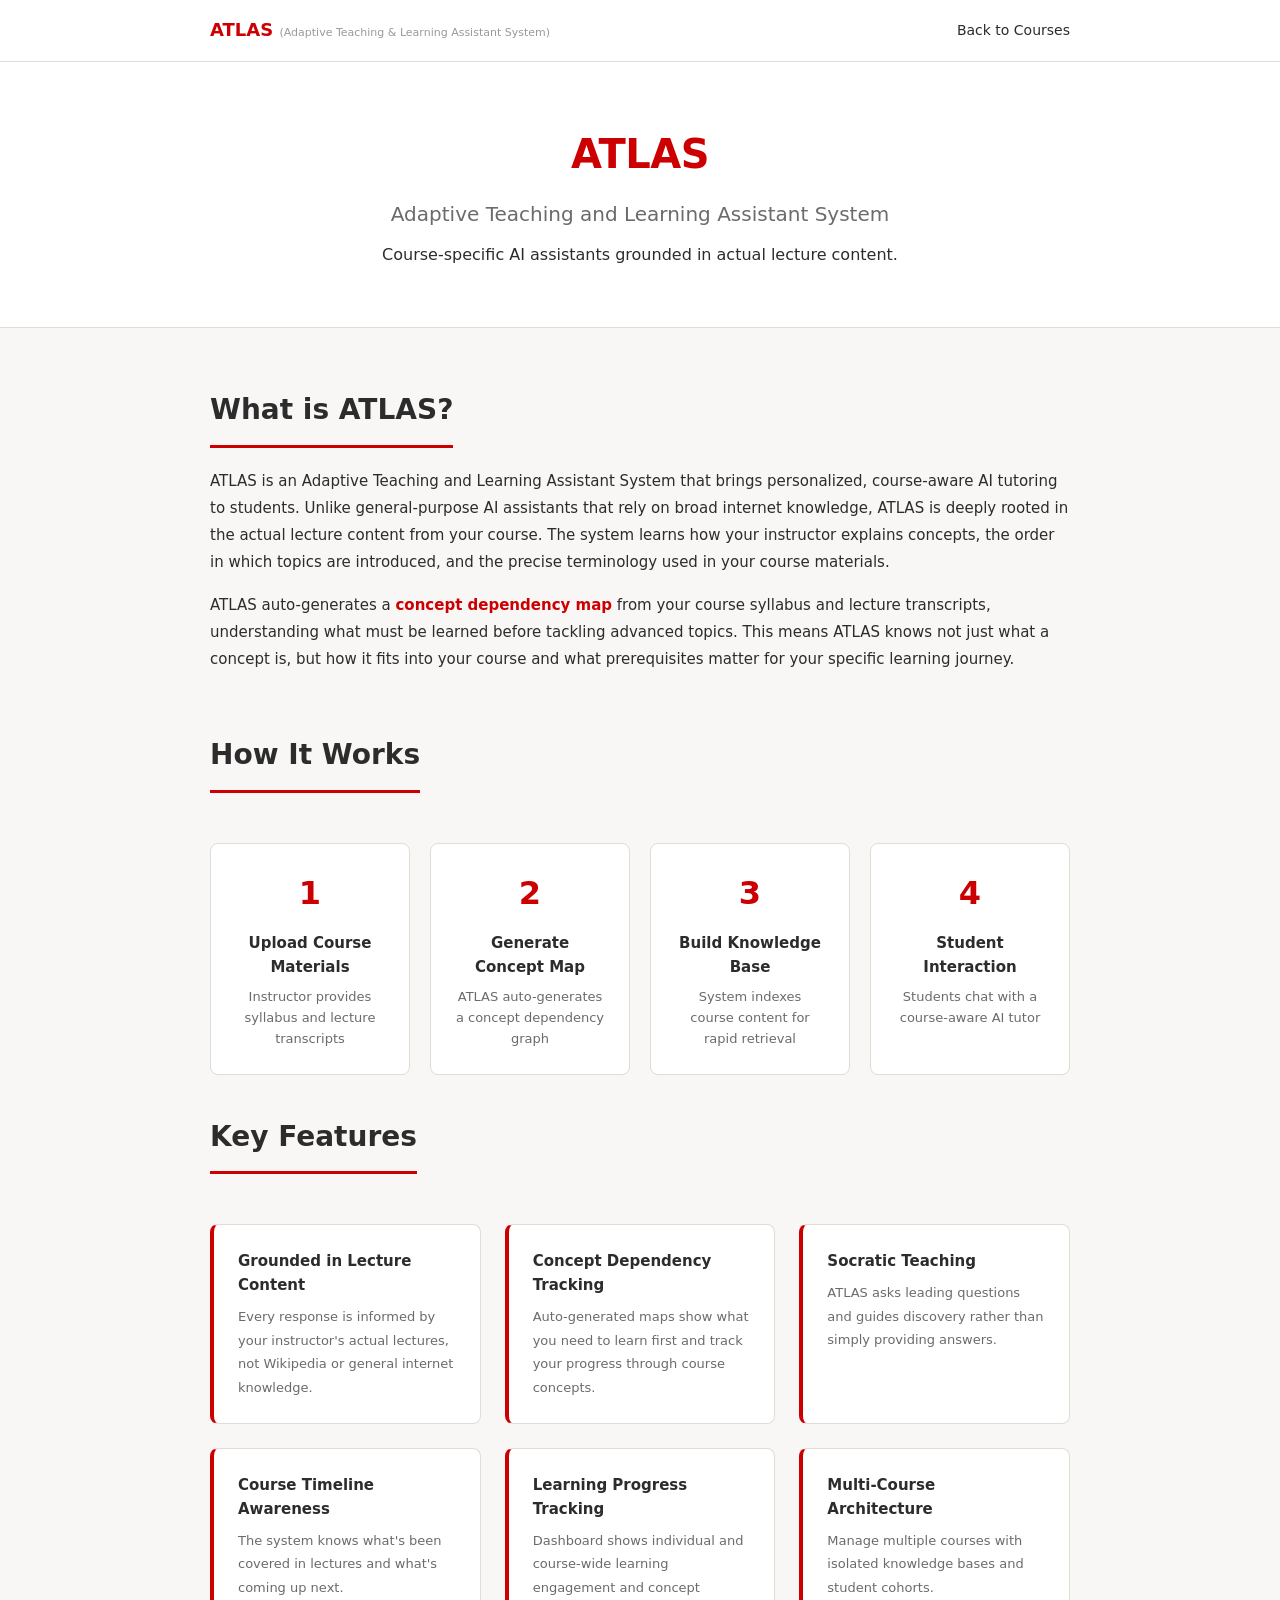
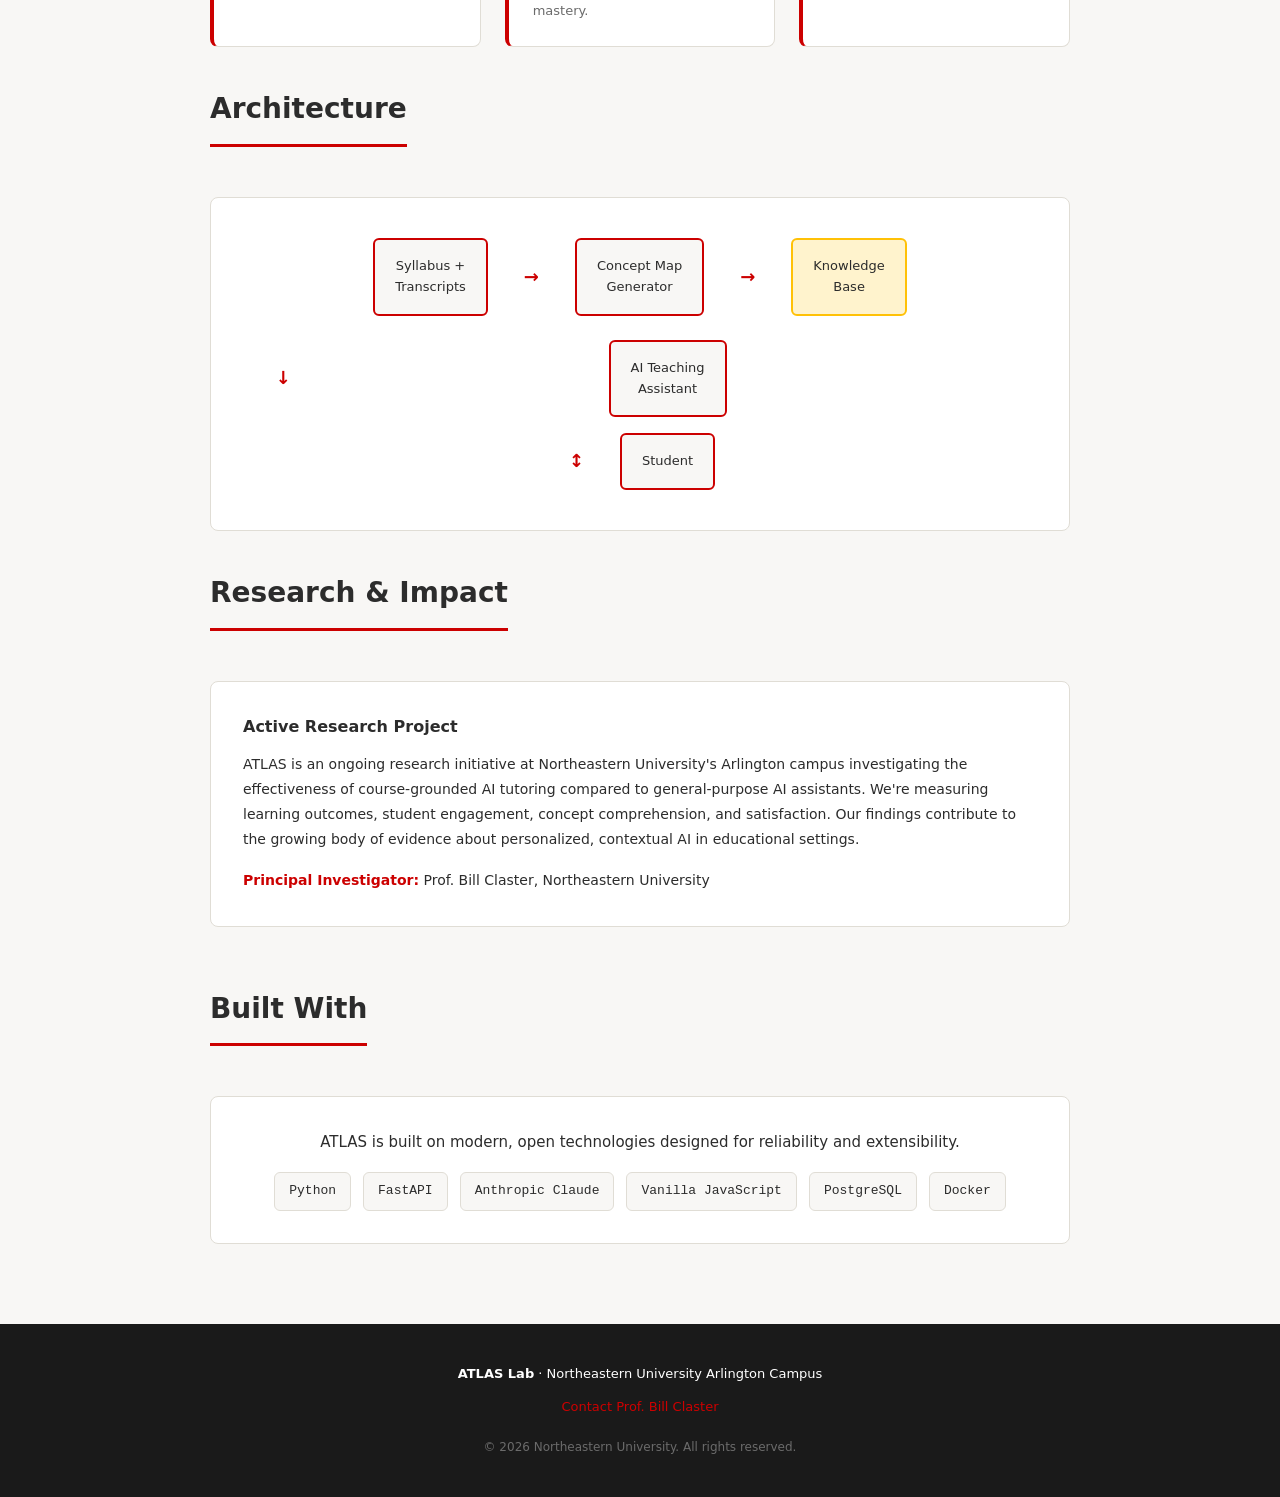
==== static/about.html @ 6cf9954e "Initial ATLAS deployment" ====
<!DOCTYPE html>
<html lang="en">
<head>
    <meta charset="UTF-8">
    <meta name="viewport" content="width=device-width, initial-scale=1.0">
    <meta name="description" content="ATLAS — Adaptive Teaching and Learning Assistant System. Learn about course-grounded AI tutoring research at Northeastern University.">
    <title>About ATLAS</title>
    <style>
        * {
            margin: 0;
            padding: 0;
            box-sizing: border-box;
        }

        body {
            font-family: system-ui, -apple-system, "Segoe UI", sans-serif;
            background: #f8f7f5;
            color: #2c2c2c;
            line-height: 1.6;
        }

        .container {
            max-width: 900px;
            margin: 0 auto;
            padding: 0 20px;
        }

        /* Navigation */
        nav {
            background: #ffffff;
            border-bottom: 1px solid #e0ddd5;
            padding: 16px 0;
            position: sticky;
            top: 0;
            z-index: 50;
        }

        .nav-content {
            display: flex;
            align-items: center;
            justify-content: space-between;
        }

        .nav-logo {
            font-size: 18px;
            font-weight: 700;
            color: #CC0000;
            text-decoration: none;
        }

        .nav-link {
            color: #2c2c2c;
            text-decoration: none;
            font-weight: 500;
            font-size: 14px;
            transition: color 0.2s ease;
        }

        .nav-link:hover {
            color: #CC0000;
        }

        /* Hero */
        .hero {
            padding: 60px 0;
            text-align: center;
            background: #ffffff;
            border-bottom: 1px solid #e0ddd5;
            margin-bottom: 60px;
        }

        .hero-title {
            font-size: 40px;
            font-weight: 700;
            color: #CC0000;
            margin-bottom: 12px;
            letter-spacing: -0.5px;
        }

        .hero-tagline {
            font-size: 20px;
            color: #6b6b6b;
            font-weight: 400;
        }

        /* Sections */
        section {
            margin-bottom: 60px;
        }

        section h2 {
            font-size: 28px;
            font-weight: 700;
            color: #2c2c2c;
            margin-bottom: 20px;
            padding-bottom: 12px;
            border-bottom: 3px solid #CC0000;
            display: inline-block;
        }

        section p {
            font-size: 15px;
            line-height: 1.8;
            color: #2c2c2c;
            margin-bottom: 16px;
        }

        section p strong {
            color: #CC0000;
        }

        /* What is ATLAS */
        .what-atlas p:last-child {
            margin-bottom: 0;
        }

        /* How it works */
        .how-it-works {
            margin-bottom: 40px;
        }

        .steps {
            display: grid;
            grid-template-columns: repeat(auto-fit, minmax(200px, 1fr));
            gap: 20px;
            margin-top: 30px;
        }

        .step {
            background: #ffffff;
            border: 1px solid #e0ddd5;
            border-radius: 8px;
            padding: 24px;
            text-align: center;
        }

        .step-number {
            font-size: 32px;
            font-weight: 700;
            color: #CC0000;
            margin-bottom: 12px;
        }

        .step-title {
            font-size: 15px;
            font-weight: 600;
            color: #2c2c2c;
            margin-bottom: 8px;
        }

        .step-description {
            font-size: 13px;
            color: #6b6b6b;
        }

        /* Features */
        .features {
            margin-bottom: 40px;
        }

        .features-grid {
            display: grid;
            grid-template-columns: repeat(auto-fit, minmax(250px, 1fr));
            gap: 24px;
            margin-top: 30px;
        }

        .feature-item {
            padding: 24px;
            background: #ffffff;
            border: 1px solid #e0ddd5;
            border-radius: 8px;
            border-left: 4px solid #CC0000;
        }

        .feature-title {
            font-size: 15px;
            font-weight: 600;
            color: #2c2c2c;
            margin-bottom: 8px;
        }

        .feature-description {
            font-size: 13px;
            color: #6b6b6b;
            margin: 0;
        }

        /* Architecture */
        .architecture {
            margin-bottom: 40px;
        }

        .architecture-diagram {
            background: #ffffff;
            border: 1px solid #e0ddd5;
            border-radius: 8px;
            padding: 40px;
            margin-top: 30px;
            text-align: center;
        }

        .diagram-box {
            display: inline-block;
            background: #f8f7f5;
            border: 2px solid #CC0000;
            padding: 16px 20px;
            border-radius: 6px;
            margin: 0 8px;
            font-weight: 500;
            font-size: 13px;
            color: #2c2c2c;
            vertical-align: middle;
        }

        .diagram-arrow {
            display: inline-block;
            margin: 0 12px;
            color: #CC0000;
            font-weight: bold;
            font-size: 18px;
        }

        .diagram-flow {
            display: flex;
            align-items: center;
            justify-content: center;
            flex-wrap: wrap;
            gap: 16px;
            margin-bottom: 24px;
        }

        .diagram-flow.second-line {
            margin-top: 16px;
            margin-bottom: 0;
        }

        .diagram-box.highlighted {
            background: #fff3cd;
            border-color: #ffc107;
        }

        /* Research */
        .research {
            background: #ffffff;
            border: 1px solid #e0ddd5;
            border-radius: 8px;
            padding: 32px;
            margin-top: 30px;
        }

        .research h3 {
            font-size: 16px;
            font-weight: 600;
            color: #2c2c2c;
            margin-bottom: 12px;
        }

        .research p {
            font-size: 14px;
            color: #2c2c2c;
            margin: 0;
        }

        /* Built with */
        .built-with {
            background: #ffffff;
            border: 1px solid #e0ddd5;
            border-radius: 8px;
            padding: 32px;
            margin-top: 30px;
            text-align: center;
        }

        .tech-tags {
            display: flex;
            flex-wrap: wrap;
            justify-content: center;
            gap: 12px;
            margin-top: 16px;
        }

        .tech-tag {
            background: #f8f7f5;
            border: 1px solid #e0ddd5;
            padding: 8px 14px;
            border-radius: 6px;
            font-size: 13px;
            font-family: "SF Mono", "Fira Code", Consolas, monospace;
            color: #2c2c2c;
        }

        /* Footer */
        footer {
            background: #1a1a1a;
            color: #ffffff;
            padding: 40px 0;
            margin-top: 80px;
            text-align: center;
            font-size: 13px;
        }

        footer a {
            color: #CC0000;
            text-decoration: none;
        }

        footer a:hover {
            text-decoration: underline;
        }

        .footer-content {
            margin-bottom: 12px;
        }

        .northeastern-branding {
            font-size: 12px;
            color: #6b6b6b;
            margin-top: 20px;
        }

        /* Responsive */
        @media (max-width: 768px) {
            .hero-title {
                font-size: 32px;
            }

            .hero-tagline {
                font-size: 16px;
            }

            section h2 {
                font-size: 24px;
            }

            .diagram-box {
                display: block;
                margin: 8px 0;
            }

            .diagram-arrow {
                display: block;
                margin: 8px 0;
            }

            .steps,
            .features-grid {
                grid-template-columns: 1fr;
            }
        }
    </style>
</head>
<body>
    <!-- Navigation -->
    <nav>
        <div class="container">
            <div class="nav-content">
                <a href="/" class="nav-logo">ATLAS <span style="font-size: 11px; font-weight: 400; color: #999;">(Adaptive Teaching &amp; Learning Assistant System)</span></a>
                <a href="/" class="nav-link">Back to Courses</a>
            </div>
        </div>
    </nav>

    <!-- Hero -->
    <div class="hero">
        <div class="container">
            <h1 class="hero-title">ATLAS</h1>
            <p class="hero-tagline">Adaptive Teaching and Learning Assistant System</p>
            <p class="hero-tagline" style="font-size: 16px; margin-top: 12px; color: #2c2c2c;">Course-specific AI assistants grounded in actual lecture content.</p>
        </div>
    </div>

    <!-- Main content -->
    <main class="container">
        <!-- What is ATLAS -->
        <section class="what-atlas">
            <h2>What is ATLAS?</h2>
            <p>ATLAS is an Adaptive Teaching and Learning Assistant System that brings personalized, course-aware AI tutoring to students. Unlike general-purpose AI assistants that rely on broad internet knowledge, ATLAS is deeply rooted in the actual lecture content from your course. The system learns how your instructor explains concepts, the order in which topics are introduced, and the precise terminology used in your course materials.</p>
            <p>ATLAS auto-generates a <strong>concept dependency map</strong> from your course syllabus and lecture transcripts, understanding what must be learned before tackling advanced topics. This means ATLAS knows not just what a concept is, but how it fits into your course and what prerequisites matter for your specific learning journey.</p>
        </section>

        <!-- How it works -->
        <section class="how-it-works">
            <h2>How It Works</h2>
            <div class="steps">
                <div class="step">
                    <div class="step-number">1</div>
                    <div class="step-title">Upload Course Materials</div>
                    <div class="step-description">Instructor provides syllabus and lecture transcripts</div>
                </div>
                <div class="step">
                    <div class="step-number">2</div>
                    <div class="step-title">Generate Concept Map</div>
                    <div class="step-description">ATLAS auto-generates a concept dependency graph</div>
                </div>
                <div class="step">
                    <div class="step-number">3</div>
                    <div class="step-title">Build Knowledge Base</div>
                    <div class="step-description">System indexes course content for rapid retrieval</div>
                </div>
                <div class="step">
                    <div class="step-number">4</div>
                    <div class="step-title">Student Interaction</div>
                    <div class="step-description">Students chat with a course-aware AI tutor</div>
                </div>
            </div>
        </section>

        <!-- Features -->
        <section class="features">
            <h2>Key Features</h2>
            <div class="features-grid">
                <div class="feature-item">
                    <div class="feature-title">Grounded in Lecture Content</div>
                    <p class="feature-description">Every response is informed by your instructor's actual lectures, not Wikipedia or general internet knowledge.</p>
                </div>
                <div class="feature-item">
                    <div class="feature-title">Concept Dependency Tracking</div>
                    <p class="feature-description">Auto-generated maps show what you need to learn first and track your progress through course concepts.</p>
                </div>
                <div class="feature-item">
                    <div class="feature-title">Socratic Teaching</div>
                    <p class="feature-description">ATLAS asks leading questions and guides discovery rather than simply providing answers.</p>
                </div>
                <div class="feature-item">
                    <div class="feature-title">Course Timeline Awareness</div>
                    <p class="feature-description">The system knows what's been covered in lectures and what's coming up next.</p>
                </div>
                <div class="feature-item">
                    <div class="feature-title">Learning Progress Tracking</div>
                    <p class="feature-description">Dashboard shows individual and course-wide learning engagement and concept mastery.</p>
                </div>
                <div class="feature-item">
                    <div class="feature-title">Multi-Course Architecture</div>
                    <p class="feature-description">Manage multiple courses with isolated knowledge bases and student cohorts.</p>
                </div>
            </div>
        </section>

        <!-- Architecture -->
        <section class="architecture">
            <h2>Architecture</h2>
            <div class="architecture-diagram">
                <div class="diagram-flow">
                    <div class="diagram-box">Syllabus +<br>Transcripts</div>
                    <div class="diagram-arrow">→</div>
                    <div class="diagram-box">Concept Map<br>Generator</div>
                    <div class="diagram-arrow">→</div>
                    <div class="diagram-box highlighted">Knowledge<br>Base</div>
                </div>
                <div class="diagram-flow second-line">
                    <div class="diagram-arrow">↓</div>
                    <div style="width: 100%; text-align: center; margin: 0 -40px;">
                        <div class="diagram-box">AI Teaching<br>Assistant</div>
                    </div>
                    <div class="diagram-arrow">↕</div>
                    <div class="diagram-box">Student</div>
                </div>
            </div>
        </section>

        <!-- Research -->
        <section>
            <h2>Research & Impact</h2>
            <div class="research">
                <h3>Active Research Project</h3>
                <p>ATLAS is an ongoing research initiative at Northeastern University's Arlington campus investigating the effectiveness of course-grounded AI tutoring compared to general-purpose AI assistants. We're measuring learning outcomes, student engagement, concept comprehension, and satisfaction. Our findings contribute to the growing body of evidence about personalized, contextual AI in educational settings.</p>
                <p style="margin-top: 16px;"><strong>Principal Investigator:</strong> Prof. Bill Claster, Northeastern University</p>
            </div>
        </section>

        <!-- Built with -->
        <section>
            <h2>Built With</h2>
            <div class="built-with">
                <p>ATLAS is built on modern, open technologies designed for reliability and extensibility.</p>
                <div class="tech-tags">
                    <span class="tech-tag">Python</span>
                    <span class="tech-tag">FastAPI</span>
                    <span class="tech-tag">Anthropic Claude</span>
                    <span class="tech-tag">Vanilla JavaScript</span>
                    <span class="tech-tag">PostgreSQL</span>
                    <span class="tech-tag">Docker</span>
                </div>
            </div>
        </section>
    </main>

    <!-- Footer -->
    <footer>
        <div class="container">
            <div class="footer-content">
                <strong>ATLAS Lab</strong> · Northeastern University Arlington Campus
            </div>
            <div class="footer-content">
                <a href="mailto:b.claster@northeastern.edu">Contact Prof. Bill Claster</a>
            </div>
            <div class="northeastern-branding">
                © 2026 Northeastern University. All rights reserved.
            </div>
        </div>
    </footer>
</body>
</html>
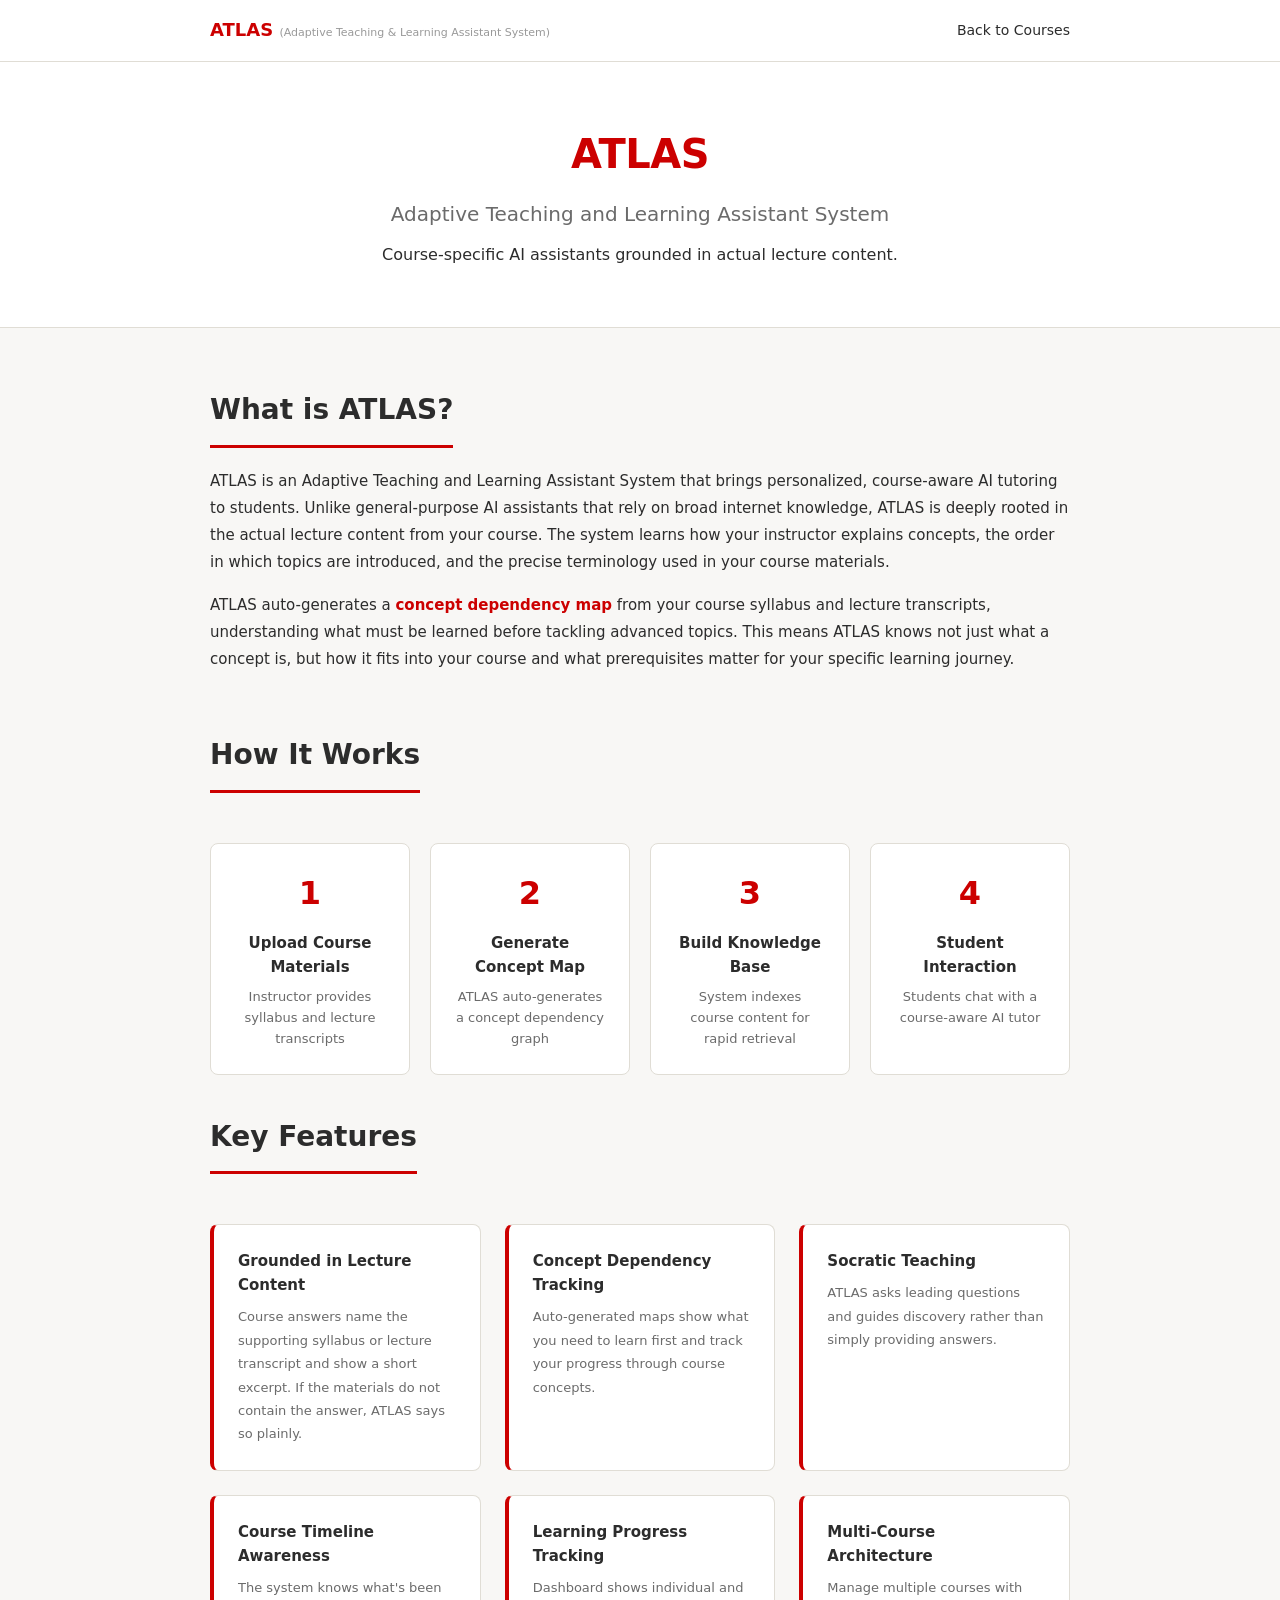
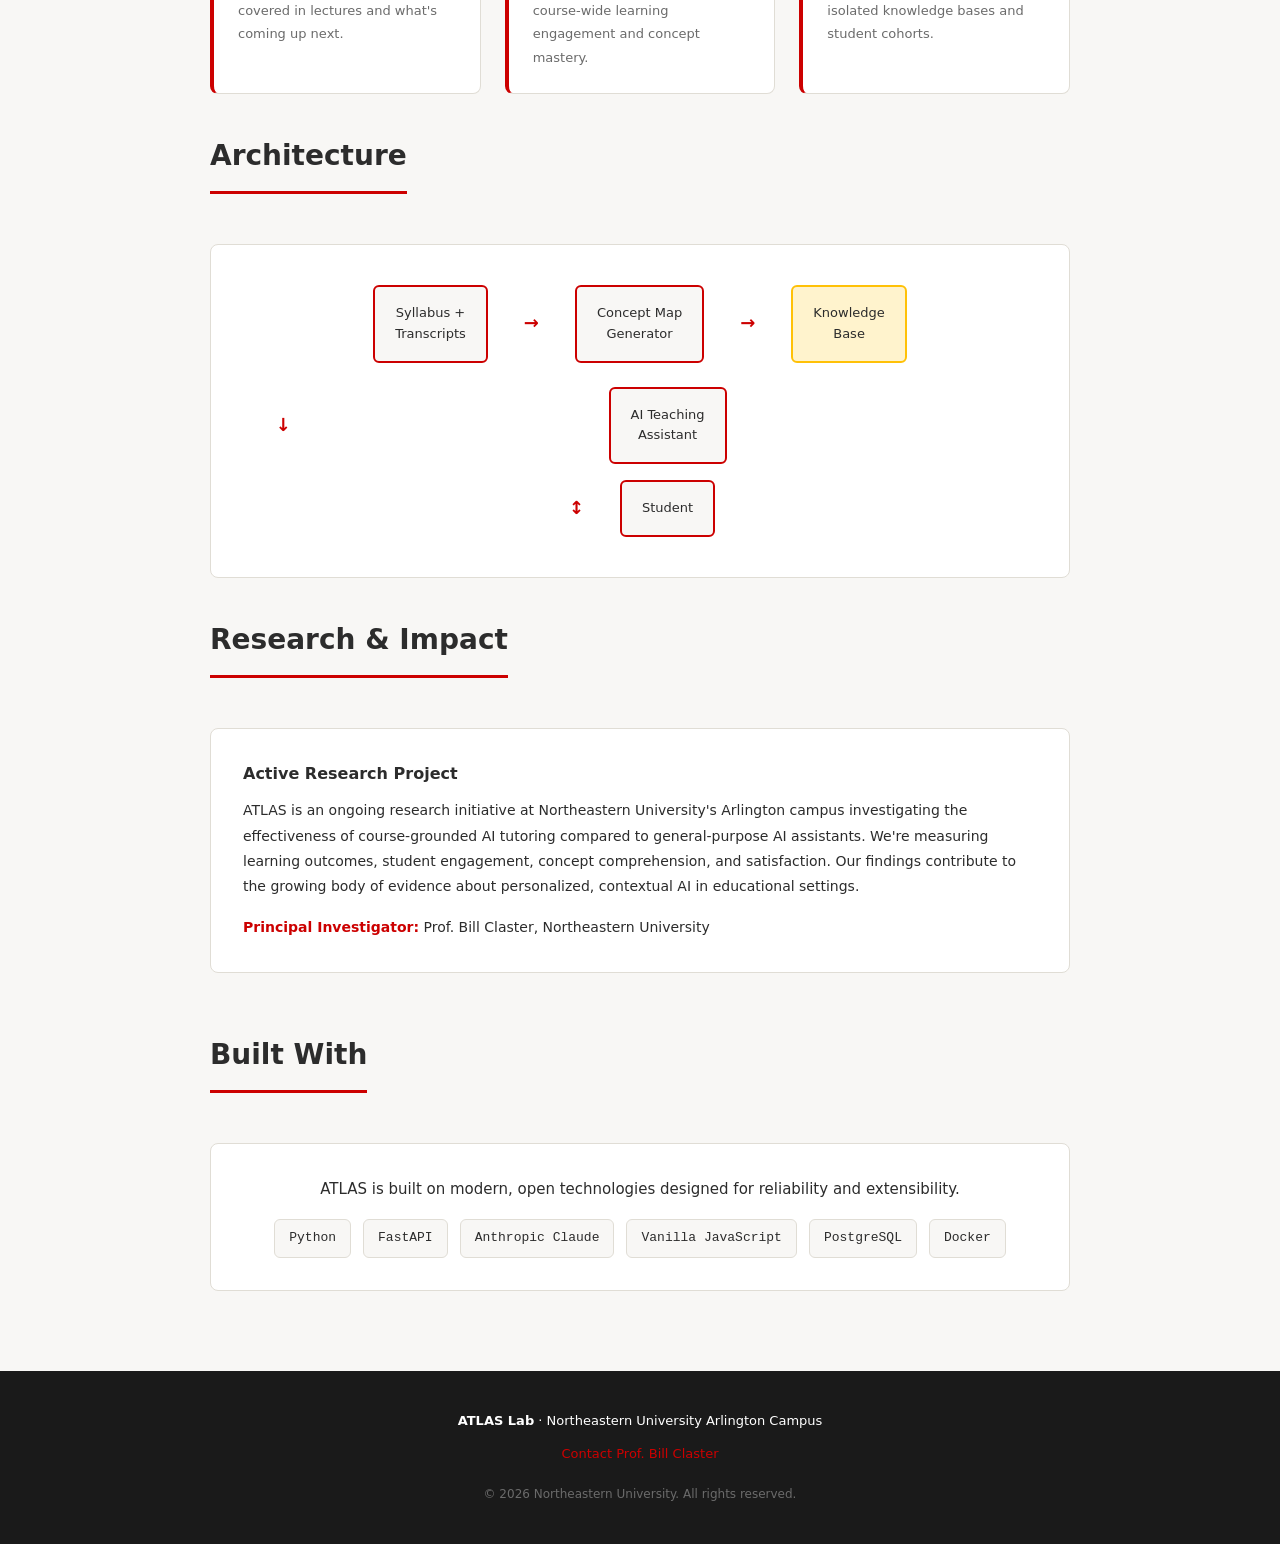
==== commit 57728f2d: "Explain source-backed answers Describe how ATLAS names its course sources, shows supporting excerpts" ====
--- a/static/about.html
+++ b/static/about.html
@@ -412,7 +412,7 @@
             <div class="features-grid">
                 <div class="feature-item">
                     <div class="feature-title">Grounded in Lecture Content</div>
-                    <p class="feature-description">Every response is informed by your instructor's actual lectures, not Wikipedia or general internet knowledge.</p>
+                    <p class="feature-description">Course answers name the supporting syllabus or lecture transcript and show a short excerpt. If the materials do not contain the answer, ATLAS says so plainly.</p>
                 </div>
                 <div class="feature-item">
                     <div class="feature-title">Concept Dependency Tracking</div>
